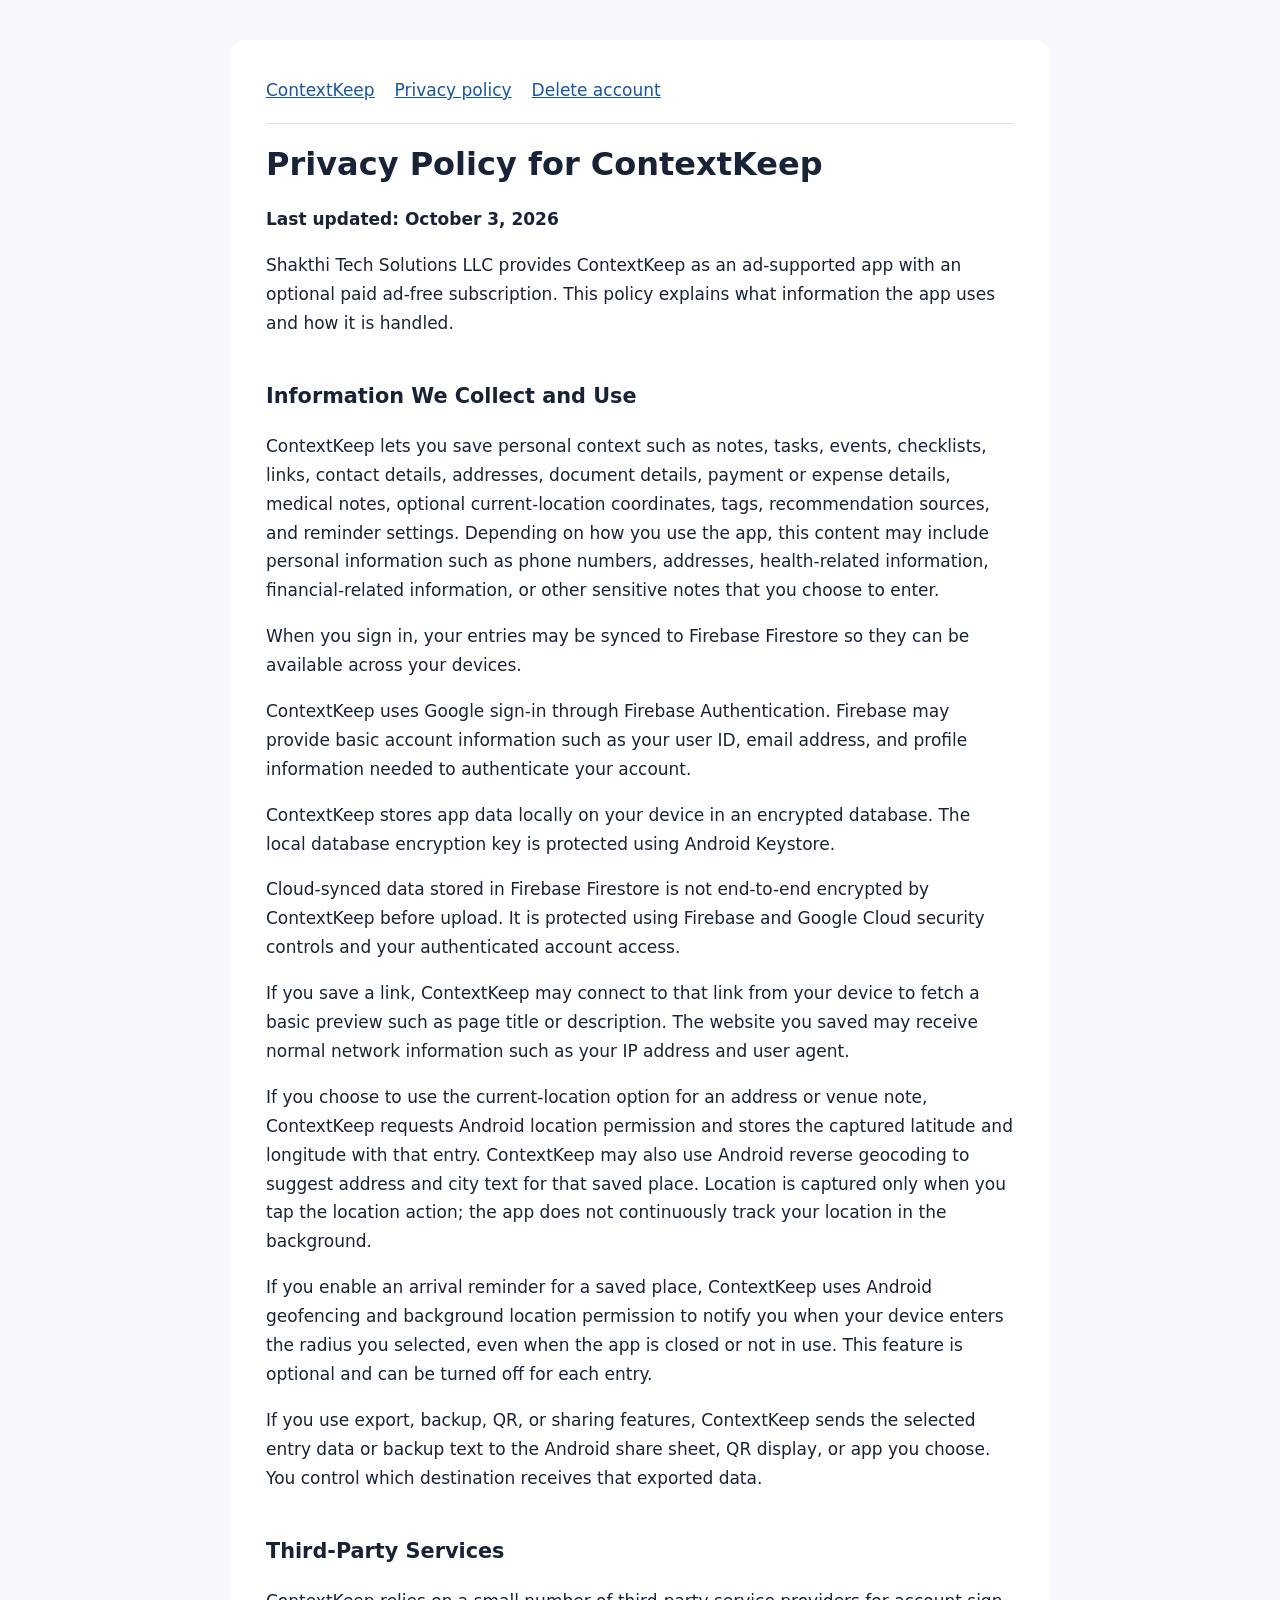
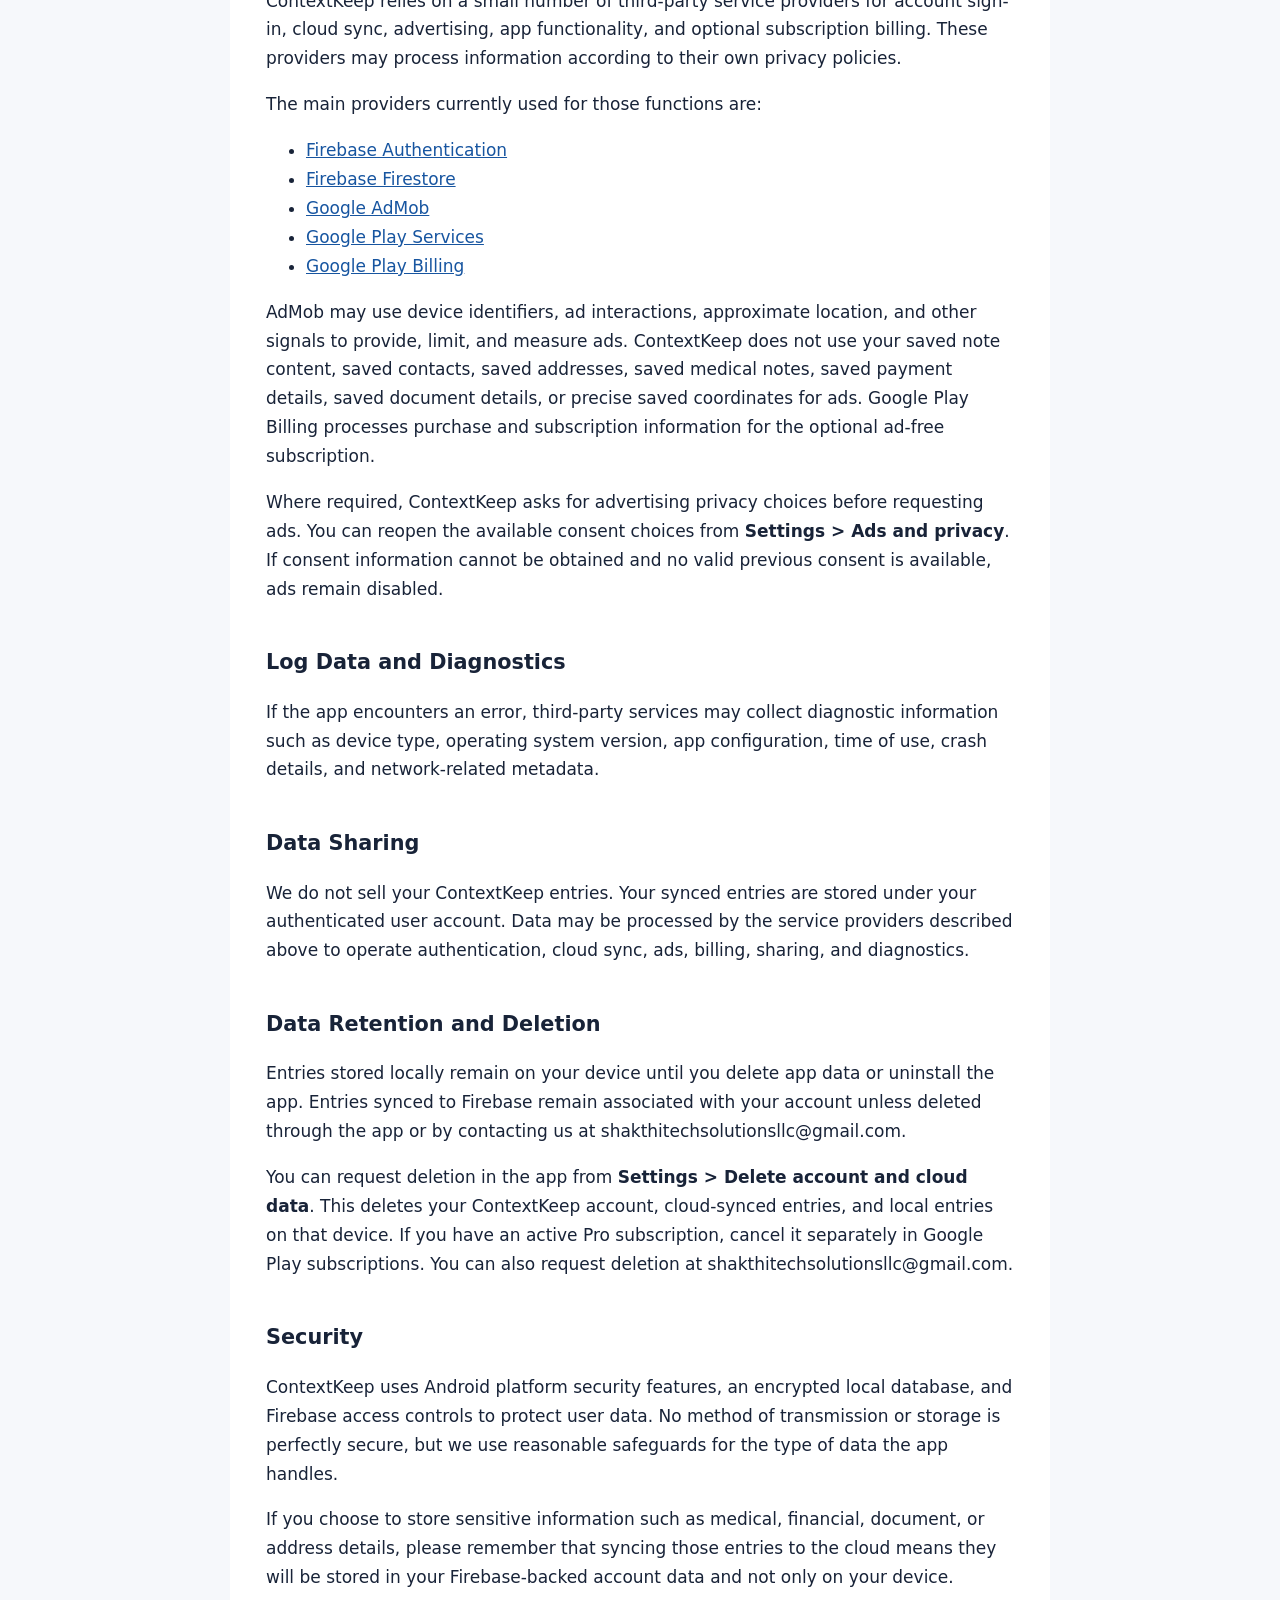
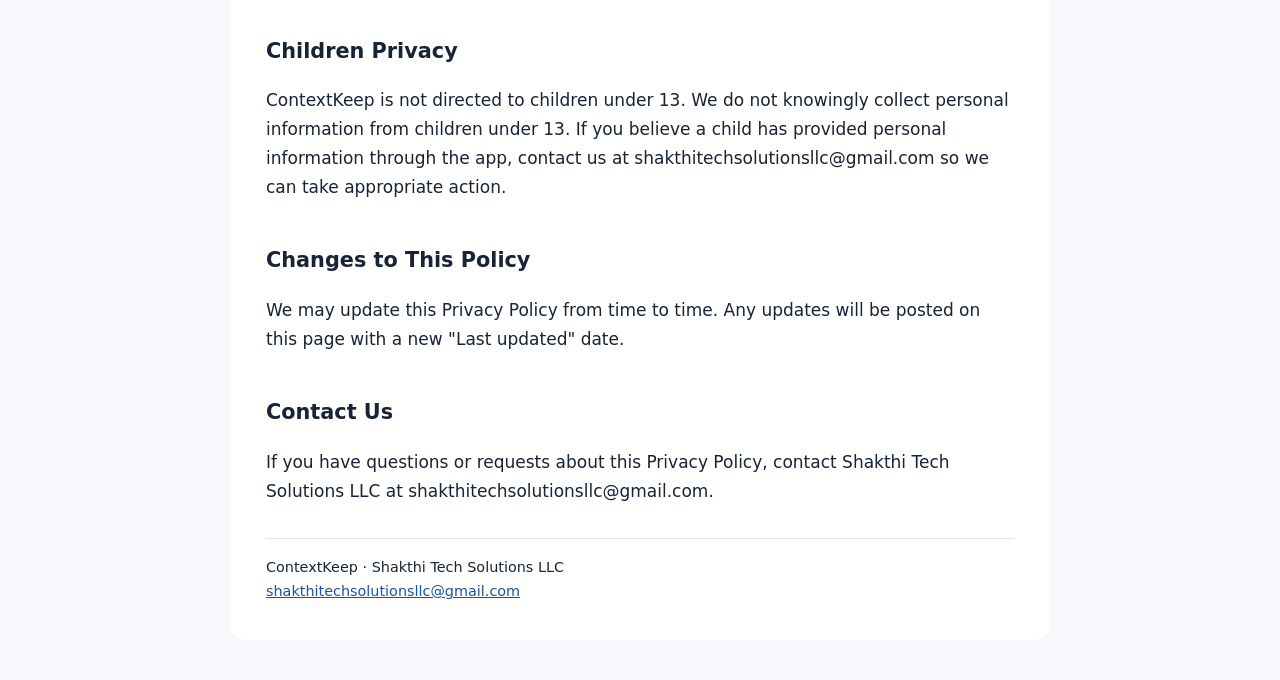
==== privacy.html @ ba1bb564 "Publish ContextKeep privacy and account deletion pages" ====
<!doctype html>
<html lang="en"><head><meta charset="utf-8"><meta name="viewport" content="width=device-width,initial-scale=1"><title>Privacy policy | ContextKeep</title><link rel="stylesheet" href="style.css"></head><body><main><nav aria-label="Main navigation"><a href="index.html">ContextKeep</a><a href="privacy.html">Privacy policy</a><a href="delete-account.html">Delete account</a></nav><h1>Privacy Policy for ContextKeep</h1>
<p><strong>Last updated: October 3, 2026</strong></p>
<p>Shakthi Tech Solutions LLC provides ContextKeep as an ad-supported app with an optional paid ad-free subscription. This policy explains what information the app uses and how it is handled.</p>
<h2>Information We Collect and Use</h2>
<p>ContextKeep lets you save personal context such as notes, tasks, events, checklists, links, contact details, addresses, document details, payment or expense details, medical notes, optional current-location coordinates, tags, recommendation sources, and reminder settings. Depending on how you use the app, this content may include personal information such as phone numbers, addresses, health-related information, financial-related information, or other sensitive notes that you choose to enter.</p>
<p>When you sign in, your entries may be synced to Firebase Firestore so they can be available across your devices.</p>
<p>ContextKeep uses Google sign-in through Firebase Authentication. Firebase may provide basic account information such as your user ID, email address, and profile information needed to authenticate your account.</p>
<p>ContextKeep stores app data locally on your device in an encrypted database. The local database encryption key is protected using Android Keystore.</p>
<p>Cloud-synced data stored in Firebase Firestore is not end-to-end encrypted by ContextKeep before upload. It is protected using Firebase and Google Cloud security controls and your authenticated account access.</p>
<p>If you save a link, ContextKeep may connect to that link from your device to fetch a basic preview such as page title or description. The website you saved may receive normal network information such as your IP address and user agent.</p>
<p>If you choose to use the current-location option for an address or venue note, ContextKeep requests Android location permission and stores the captured latitude and longitude with that entry. ContextKeep may also use Android reverse geocoding to suggest address and city text for that saved place. Location is captured only when you tap the location action; the app does not continuously track your location in the background.</p>
<p>If you enable an arrival reminder for a saved place, ContextKeep uses Android geofencing and background location permission to notify you when your device enters the radius you selected, even when the app is closed or not in use. This feature is optional and can be turned off for each entry.</p>
<p>If you use export, backup, QR, or sharing features, ContextKeep sends the selected entry data or backup text to the Android share sheet, QR display, or app you choose. You control which destination receives that exported data.</p>
<h2>Third-Party Services</h2>
<p>ContextKeep relies on a small number of third-party service providers for account sign-in, cloud sync, advertising, app functionality, and optional subscription billing. These providers may process information according to their own privacy policies.</p>
<p>The main providers currently used for those functions are:</p>
<ul><li><a href="https://firebase.google.com/support/privacy">Firebase Authentication</a></li><li><a href="https://firebase.google.com/support/privacy">Firebase Firestore</a></li><li><a href="https://support.google.com/admob/answer/6128543">Google AdMob</a></li><li><a href="https://policies.google.com/privacy">Google Play Services</a></li><li><a href="https://payments.google.com/payments/apis-secure/get_legal_document?ldo=0&amp;ldt=privacynotice">Google Play Billing</a></li></ul>
<p>AdMob may use device identifiers, ad interactions, approximate location, and other signals to provide, limit, and measure ads. ContextKeep does not use your saved note content, saved contacts, saved addresses, saved medical notes, saved payment details, saved document details, or precise saved coordinates for ads. Google Play Billing processes purchase and subscription information for the optional ad-free subscription.</p>
<p>Where required, ContextKeep asks for advertising privacy choices before requesting ads. You can reopen the available consent choices from <strong>Settings &gt; Ads and privacy</strong>. If consent information cannot be obtained and no valid previous consent is available, ads remain disabled.</p>
<h2>Log Data and Diagnostics</h2>
<p>If the app encounters an error, third-party services may collect diagnostic information such as device type, operating system version, app configuration, time of use, crash details, and network-related metadata.</p>
<h2>Data Sharing</h2>
<p>We do not sell your ContextKeep entries. Your synced entries are stored under your authenticated user account. Data may be processed by the service providers described above to operate authentication, cloud sync, ads, billing, sharing, and diagnostics.</p>
<h2>Data Retention and Deletion</h2>
<p>Entries stored locally remain on your device until you delete app data or uninstall the app. Entries synced to Firebase remain associated with your account unless deleted through the app or by contacting us at shakthitechsolutionsllc@gmail.com.</p>
<p>You can request deletion in the app from <strong>Settings &gt; Delete account and cloud data</strong>. This deletes your ContextKeep account, cloud-synced entries, and local entries on that device. If you have an active Pro subscription, cancel it separately in Google Play subscriptions. You can also request deletion at shakthitechsolutionsllc@gmail.com.</p>
<h2>Security</h2>
<p>ContextKeep uses Android platform security features, an encrypted local database, and Firebase access controls to protect user data. No method of transmission or storage is perfectly secure, but we use reasonable safeguards for the type of data the app handles.</p>
<p>If you choose to store sensitive information such as medical, financial, document, or address details, please remember that syncing those entries to the cloud means they will be stored in your Firebase-backed account data and not only on your device.</p>
<h2>Children Privacy</h2>
<p>ContextKeep is not directed to children under 13. We do not knowingly collect personal information from children under 13. If you believe a child has provided personal information through the app, contact us at shakthitechsolutionsllc@gmail.com so we can take appropriate action.</p>
<h2>Changes to This Policy</h2>
<p>We may update this Privacy Policy from time to time. Any updates will be posted on this page with a new &quot;Last updated&quot; date.</p>
<h2>Contact Us</h2>
<p>If you have questions or requests about this Privacy Policy, contact Shakthi Tech Solutions LLC at shakthitechsolutionsllc@gmail.com.</p><footer>ContextKeep · Shakthi Tech Solutions LLC<br><a href="mailto:shakthitechsolutionsllc@gmail.com">shakthitechsolutionsllc@gmail.com</a></footer></main></body></html>
---- style.css ----
*{box-sizing:border-box}body{margin:0;background:#f6f8fb;color:#182338;font:17px/1.7 system-ui,sans-serif}main{max-width:820px;margin:40px auto;padding:36px;background:white;border-radius:16px}nav{display:flex;flex-wrap:wrap;gap:20px;border-bottom:1px solid #dce3ed;padding-bottom:18px}a{color:#1755a0}h1{font-size:2rem;line-height:1.2}h2{font-size:1.3rem;margin-top:2em}footer{border-top:1px solid #dce3ed;margin-top:32px;padding-top:16px;font-size:.9rem}@media(max-width:600px){main{margin:0;padding:24px;border-radius:0}}
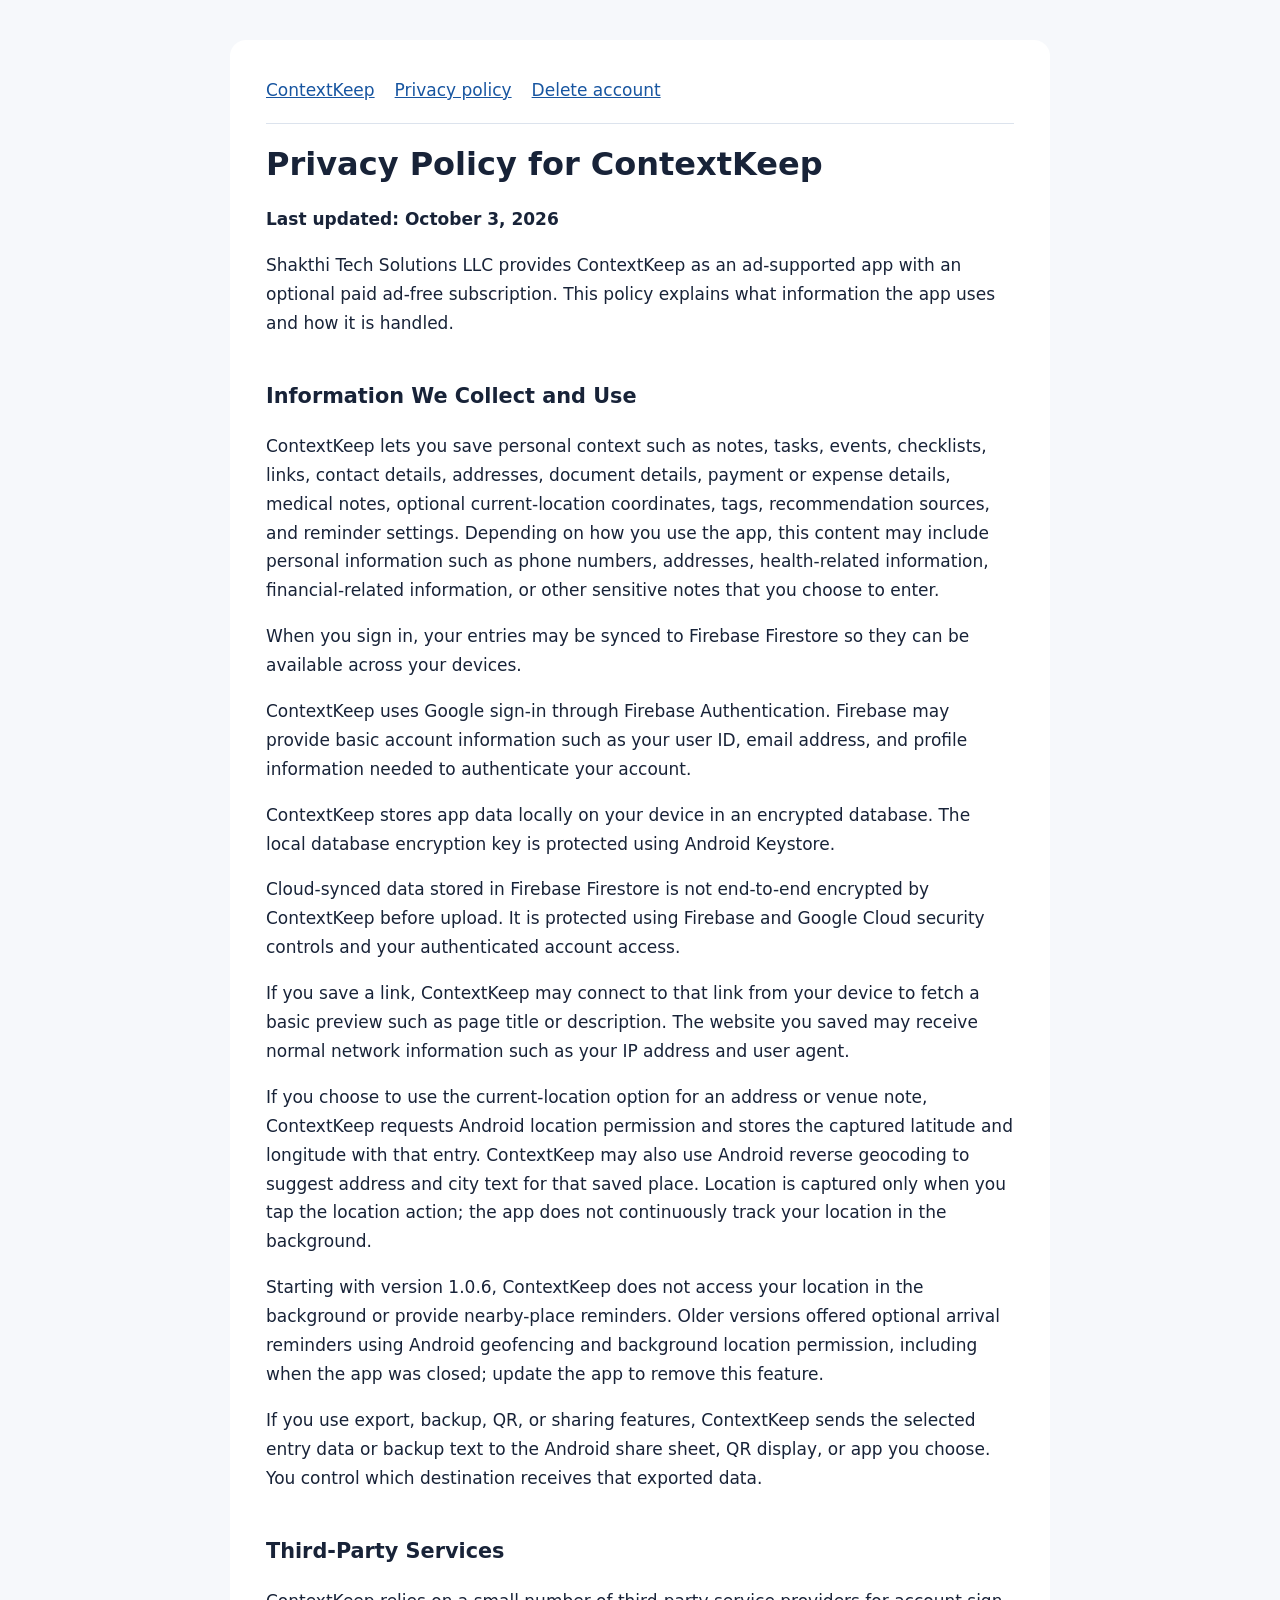
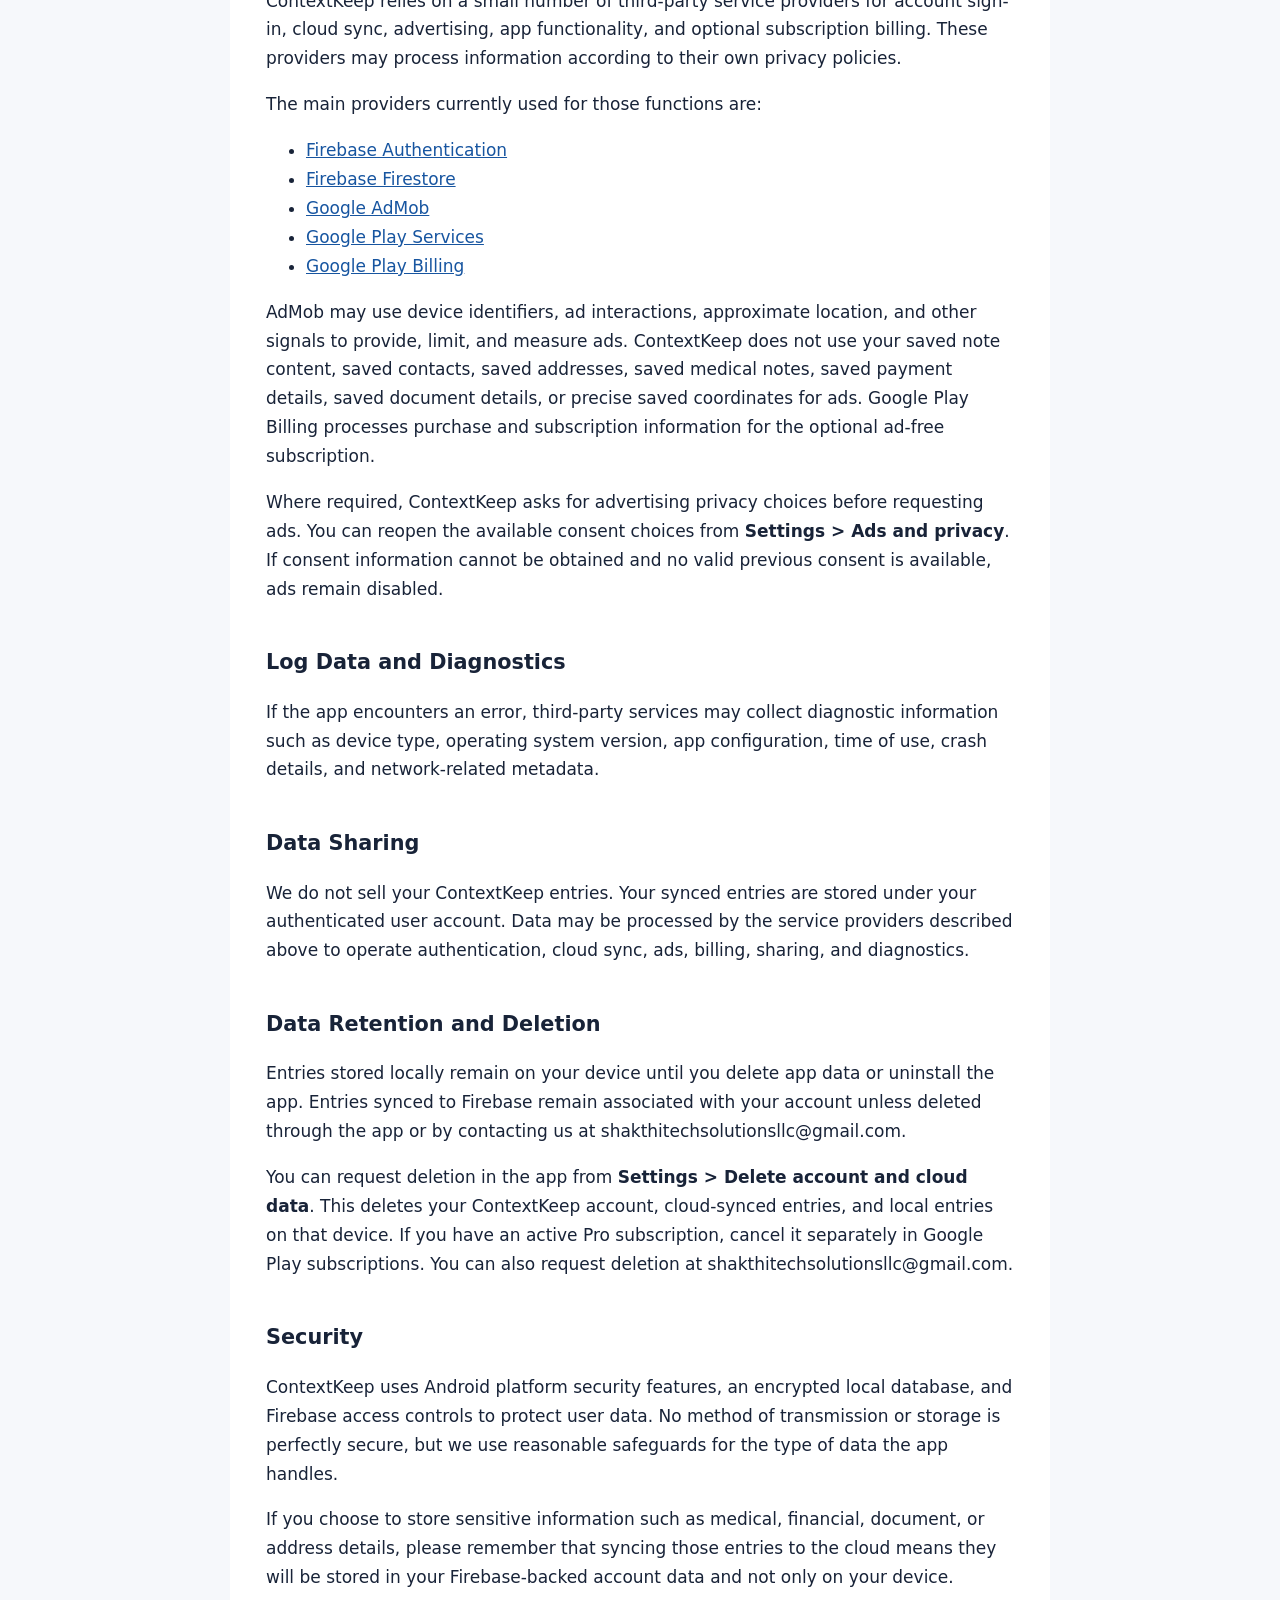
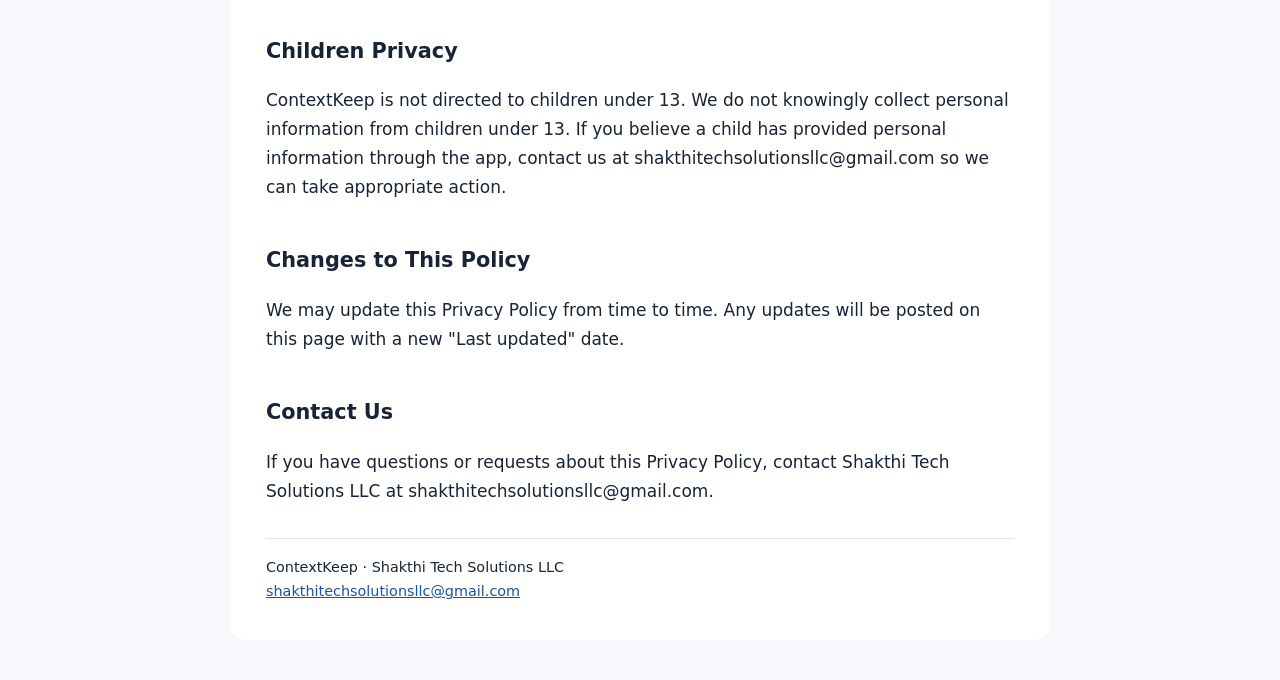
==== commit 391a1bb7: "Update location disclosure for version 1.0.6" ====
--- a/privacy.html
+++ b/privacy.html
@@ -10,7 +10,7 @@
 <p>Cloud-synced data stored in Firebase Firestore is not end-to-end encrypted by ContextKeep before upload. It is protected using Firebase and Google Cloud security controls and your authenticated account access.</p>
 <p>If you save a link, ContextKeep may connect to that link from your device to fetch a basic preview such as page title or description. The website you saved may receive normal network information such as your IP address and user agent.</p>
 <p>If you choose to use the current-location option for an address or venue note, ContextKeep requests Android location permission and stores the captured latitude and longitude with that entry. ContextKeep may also use Android reverse geocoding to suggest address and city text for that saved place. Location is captured only when you tap the location action; the app does not continuously track your location in the background.</p>
-<p>If you enable an arrival reminder for a saved place, ContextKeep uses Android geofencing and background location permission to notify you when your device enters the radius you selected, even when the app is closed or not in use. This feature is optional and can be turned off for each entry.</p>
+<p>Starting with version 1.0.6, ContextKeep does not access your location in the background or provide nearby-place reminders. Older versions offered optional arrival reminders using Android geofencing and background location permission, including when the app was closed; update the app to remove this feature.</p>
 <p>If you use export, backup, QR, or sharing features, ContextKeep sends the selected entry data or backup text to the Android share sheet, QR display, or app you choose. You control which destination receives that exported data.</p>
 <h2>Third-Party Services</h2>
 <p>ContextKeep relies on a small number of third-party service providers for account sign-in, cloud sync, advertising, app functionality, and optional subscription billing. These providers may process information according to their own privacy policies.</p>
